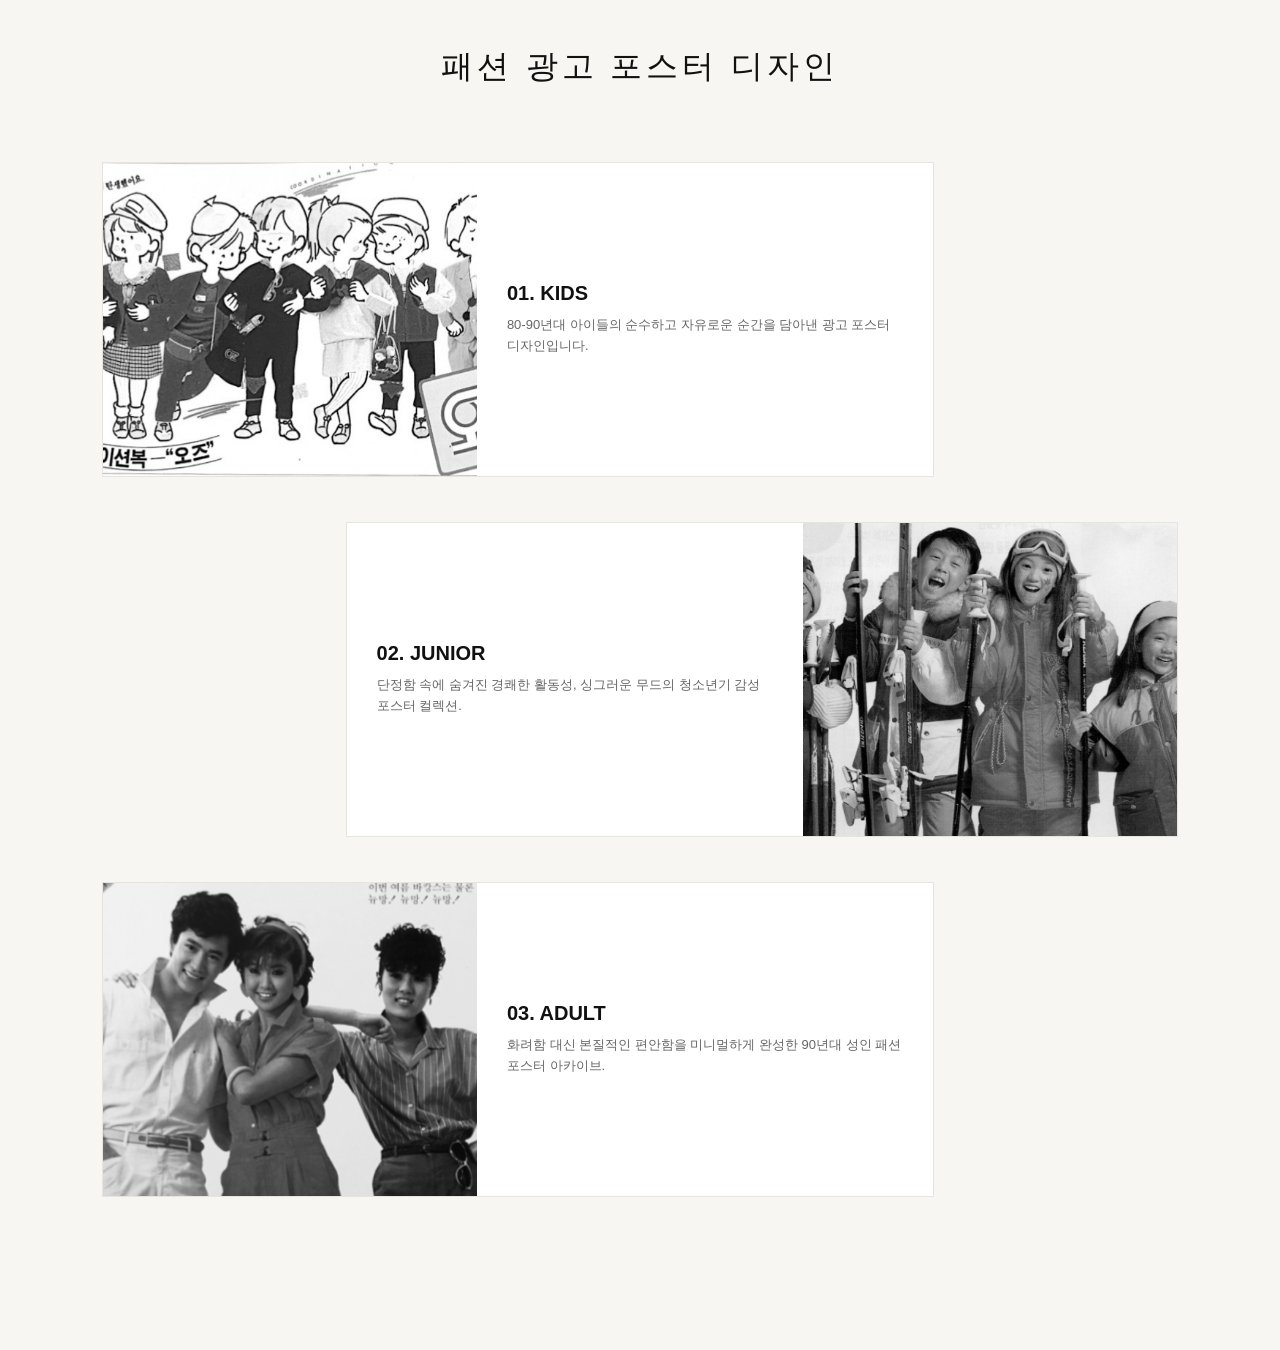
==== index.html @ 0733b8f3 "Add files via upload" ====
<!DOCTYPE html>
<html lang="ko">
<head>
    <meta charset="UTF-8">
    <meta name="viewport" content="width=device-width, initial-scale=1.0">
    <title>패션 광고 포스터 디자인 전시관</title>
    <meta name="keywords" content="아동복, 주니어복, 성인복">
    <meta name="description" content="미술관 콘셉트의 80~90년대 패션 광고 포스터 디자인 소개 페이지입니다.">
    <!-- Google / Search Engine Tags -->
    <meta itemprop="name" content="" />
    <meta itemprop="description" content="" />
    <meta itemprop="image" content="" />

    <!-- Facebook Meta Tags -->
    <meta property="og:url" content="" />
    <meta property="og:type" content="website" />
    <meta property="og:title" content="" />
    <meta property="og:description" content="" />
    <meta property="og:image" content="" />

    <!-- Twitter Meta Tags -->
    <meta name="twitter:card" content="summary_large_image" />
    <meta name="twitter:title" content="" />
    <meta name="twitter:description" content="" />
    <meta name="twitter:image" content="" />
    <link rel="stylesheet" href="style.css">
</head>
<body>

    <h1>패션 광고 포스터 디자인</h1>

    <section class="gallery-section kids-zone">
        <article class="poster-card">
            <a href="kid.html">
                <img src="kid1.jpg" alt="아동복 포스터">
                <header>
                    <h3>01. KIDS</h3>
                    <p>80-90년대 아이들의 순수하고 자유로운 순간을 담아낸 광고 포스터 디자인입니다.</p>
                </header>
            </a>
        </article>
    </section>

    <section class="gallery-section junior-zone">
        <article class="poster-card reverse">
            <a href="junior.html">
                <img src="juni1.png" alt="주니어복 포스터">
                <header>
                    <h3>02. JUNIOR </h3>
                    <p>단정함 속에 숨겨진 경쾌한 활동성, 싱그러운 무드의 청소년기 감성 포스터 컬렉션.</p>
                </header>
            </a>
        </article>
    </section>

    <section class="gallery-section adult-zone">
        <article class="poster-card">
            <a href="adult.html">
                <img src="adult.png" alt="성인복 포스터">
                <header>
                    <h3>03. ADULT</h3>
                    <p>화려함 대신 본질적인 편안함을 미니멀하게 완성한 90년대 성인 패션 포스터 아카이브.</p>
                </header>
            </a>
        </article>
    </section>

</body>
</html>
---- style.css ----
/* 1. 기본 여백 초기화 (보내주신 서랍 코드 스타일) */
* {
    margin: 0;
    padding: 0;
    box-sizing: border-box;
}

body {
    font-family: 'Malgun Gothic', sans-serif;
    background-color: #f7f6f2; 
    color: #1a1a1a;
    min-height: 150vh; 
    position: relative;
}


h1 {
    font-size: 32px;
    font-weight: 300;
    letter-spacing: 4px;
    text-align: center;
    padding-top: 5vh;
    color: #111111;
}


.gallery-section {
    position: absolute;
    width: 65vw;       
    height: 35vh;      
    display: flex;
    justify-content: center;
    align-items: center;
}


.kids-zone {
    top: 18vh;
    left: 8vw;
}

.junior-zone {
    top: 58vh;
    right: 8vw; /* 지그재그를 위해 우측 배치 */
}

.adult-zone {
    top: 98vh;
    left: 8vw;
}


.poster-card {
    width: 100%;
    height: 100%;
    background-color: #ffffff;
    border: 1px solid #e5e4de; 
    transition: all 0.4s ease; 
}


.poster-card a {
    display: flex;
    width: 100%;
    height: 100%;
    text-decoration: none;
    color: #1a1a1a;
    align-items: center;
}


.poster-card.reverse a {
    flex-direction: row-reverse;
}


.poster-card img {
    width: 45%;   
    height: 100%;
    object-fit: cover;
    filter: grayscale(100%); 
    transition: all 0.5s ease;
}


.poster-card header {
    width: 55%;
    padding: 30px;
    display: flex;
    flex-direction: column;
    justify-content: center;
    background-color: #ffffff;
    transition: all 0.4s ease;
}

.poster-card h3 {
    font-size: 20px;
    color: #111111;
    margin-bottom: 10px;
}

.poster-card p {
    font-size: 13px;
    color: #666666;
    line-height: 1.6;
}


.poster-card:hover {
    transform: translateY(-8px);
    box-shadow: 0 15px 30px rgba(0,0,0,0.08);
    border-color: #bcaaa4;
}


.poster-card:hover img {
    filter: grayscale(0%);
}




@media (max-width: 1024px) {
    body { height: auto; }
    .gallery-section {
        position: relative; 
        width: 85vw;
        height: auto;
        top: auto !important;
        left: auto !important;
        right: auto !important;
        margin: 40px auto;
    }
    .poster-card a, .poster-card.reverse a {
        flex-direction: column; 
    }
    .poster-card img { width: 100%; height: 220px; }
    .poster-card header { width: 100%; padding: 20px; }
}
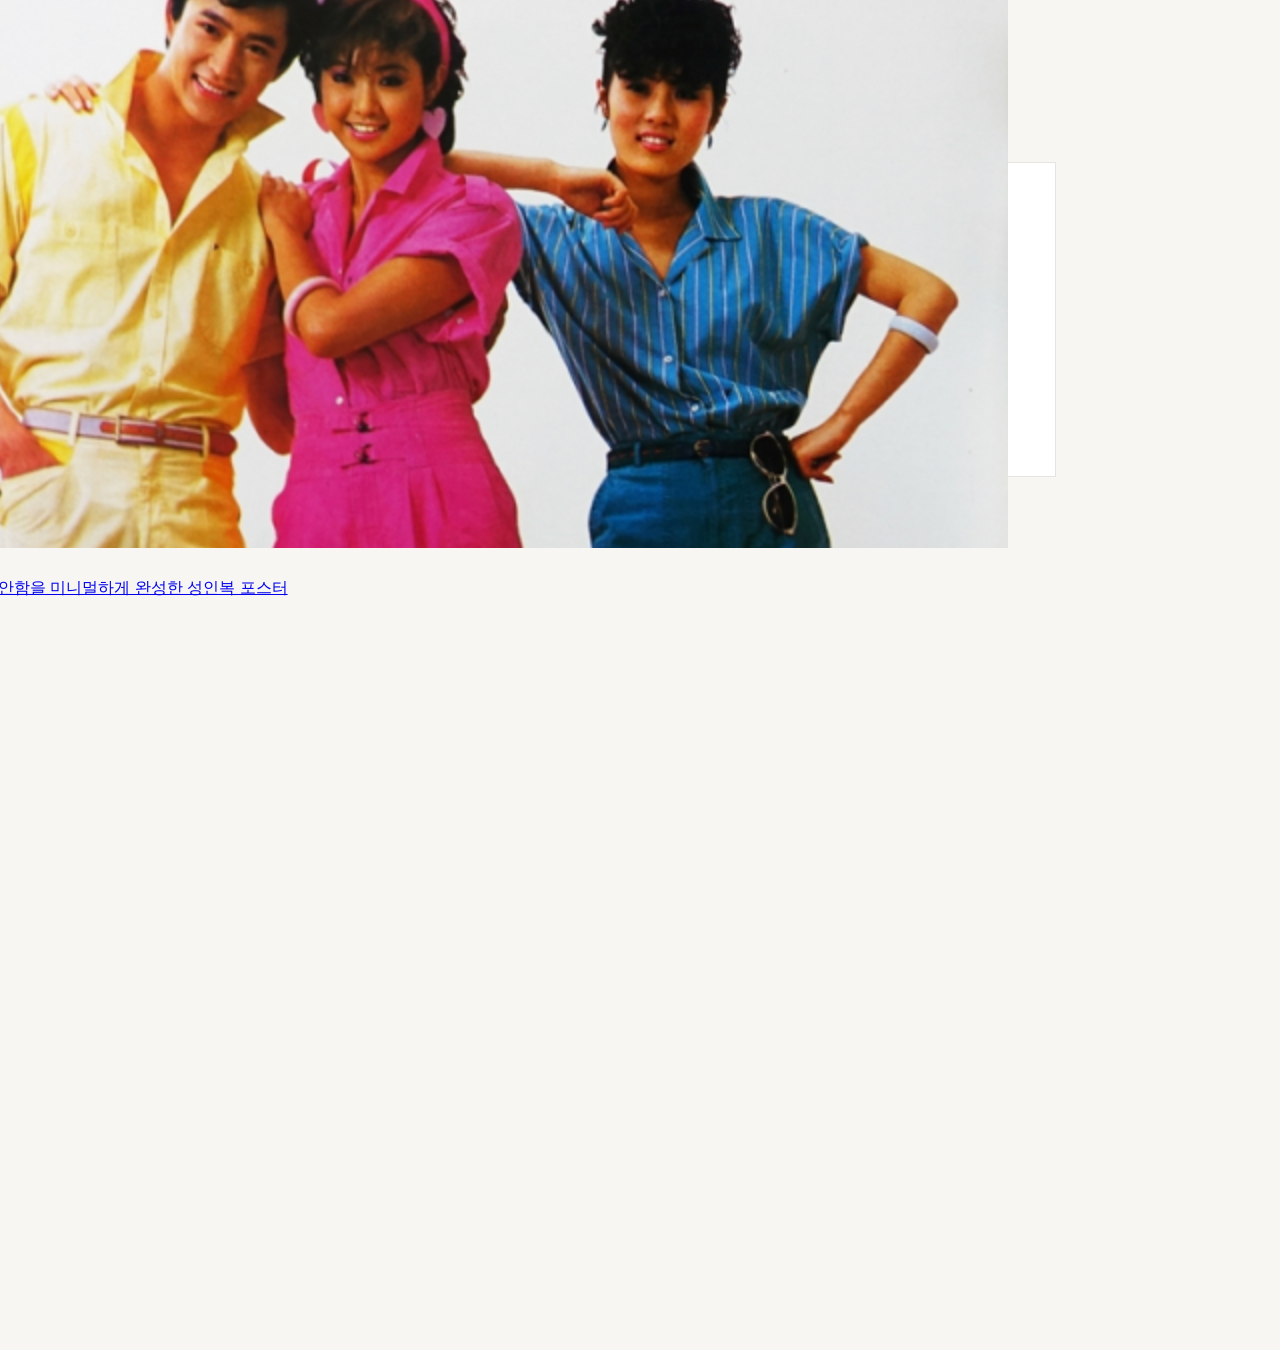
==== commit 2838d45b: "Add files via upload" ====
--- a/index.html
+++ b/index.html
@@ -3,9 +3,9 @@
 <head>
     <meta charset="UTF-8">
     <meta name="viewport" content="width=device-width, initial-scale=1.0">
-    <title>패션 광고 포스터 디자인 전시관</title>
+    <title>8090 패션 광고 포스터 디자인</title>
     <meta name="keywords" content="아동복, 주니어복, 성인복">
-    <meta name="description" content="미술관 콘셉트의 80~90년대 패션 광고 포스터 디자인 소개 페이지입니다.">
+    <meta name="description" content="미술관 콘셉트의 80-90년대 패션 광고 포스터 디자인 소개 페이지입니다.">
     <!-- Google / Search Engine Tags -->
     <meta itemprop="name" content="" />
     <meta itemprop="description" content="" />
@@ -27,15 +27,15 @@
 </head>
 <body>
 
-    <h1>패션 광고 포스터 디자인</h1>
+    <h1>8090 패션 광고 포스터 디자인</h1>
 
     <section class="gallery-section kids-zone">
         <article class="poster-card">
             <a href="kid.html">
                 <img src="kid1.jpg" alt="아동복 포스터">
                 <header>
-                    <h3>01. KIDS</h3>
-                    <p>80-90년대 아이들의 순수하고 자유로운 순간을 담아낸 광고 포스터 디자인입니다.</p>
+                    <h3>01. 아동복</h3>
+                    <p>아이들의 순수하고 자유로운 순간을 담아낸 아동복 포스터</p>
                 </header>
             </a>
         </article>
@@ -46,8 +46,8 @@
             <a href="junior.html">
                 <img src="juni1.png" alt="주니어복 포스터">
                 <header>
-                    <h3>02. JUNIOR </h3>
-                    <p>단정함 속에 숨겨진 경쾌한 활동성, 싱그러운 무드의 청소년기 감성 포스터 컬렉션.</p>
+                    <h3>02. 주니어복 </h3>
+                    <p>단정함 속에 숨겨진 경쾌한 활동성을 보여주는 주니어복 포스터</p>
                 </header>
             </a>
         </article>
@@ -58,8 +58,8 @@
             <a href="adult.html">
                 <img src="adult.png" alt="성인복 포스터">
                 <header>
-                    <h3>03. ADULT</h3>
-                    <p>화려함 대신 본질적인 편안함을 미니멀하게 완성한 90년대 성인 패션 포스터 아카이브.</p>
+                    <h3>03. 성인복</h3>
+                    <p>화려함 대신 본질적인 편안함을 미니멀하게 완성한 성인복 포스터</p>
                 </header>
             </a>
         </article>
--- a/style.css
+++ b/style.css
@@ -34,21 +34,26 @@
 }
 
 
+
 .kids-zone {
     top: 18vh;
-    left: 8vw;
-}
+    left: 0;
+    right: 0;
+    margin: 0 auto; 
 
 .junior-zone {
     top: 58vh;
-    right: 8vw; /* 지그재그를 위해 우측 배치 */
+    left: 0;
+    right: 0;
+    margin: 0 auto; 
 }
 
 .adult-zone {
     top: 98vh;
-    left: 8vw;
+    left: 0;
+    right: 0;
+    margin: 0 auto;
 }
-
 
 .poster-card {
     width: 100%;
@@ -69,9 +74,6 @@
 }
 
 
-.poster-card.reverse a {
-    flex-direction: row-reverse;
-}
 
 
 .poster-card img {
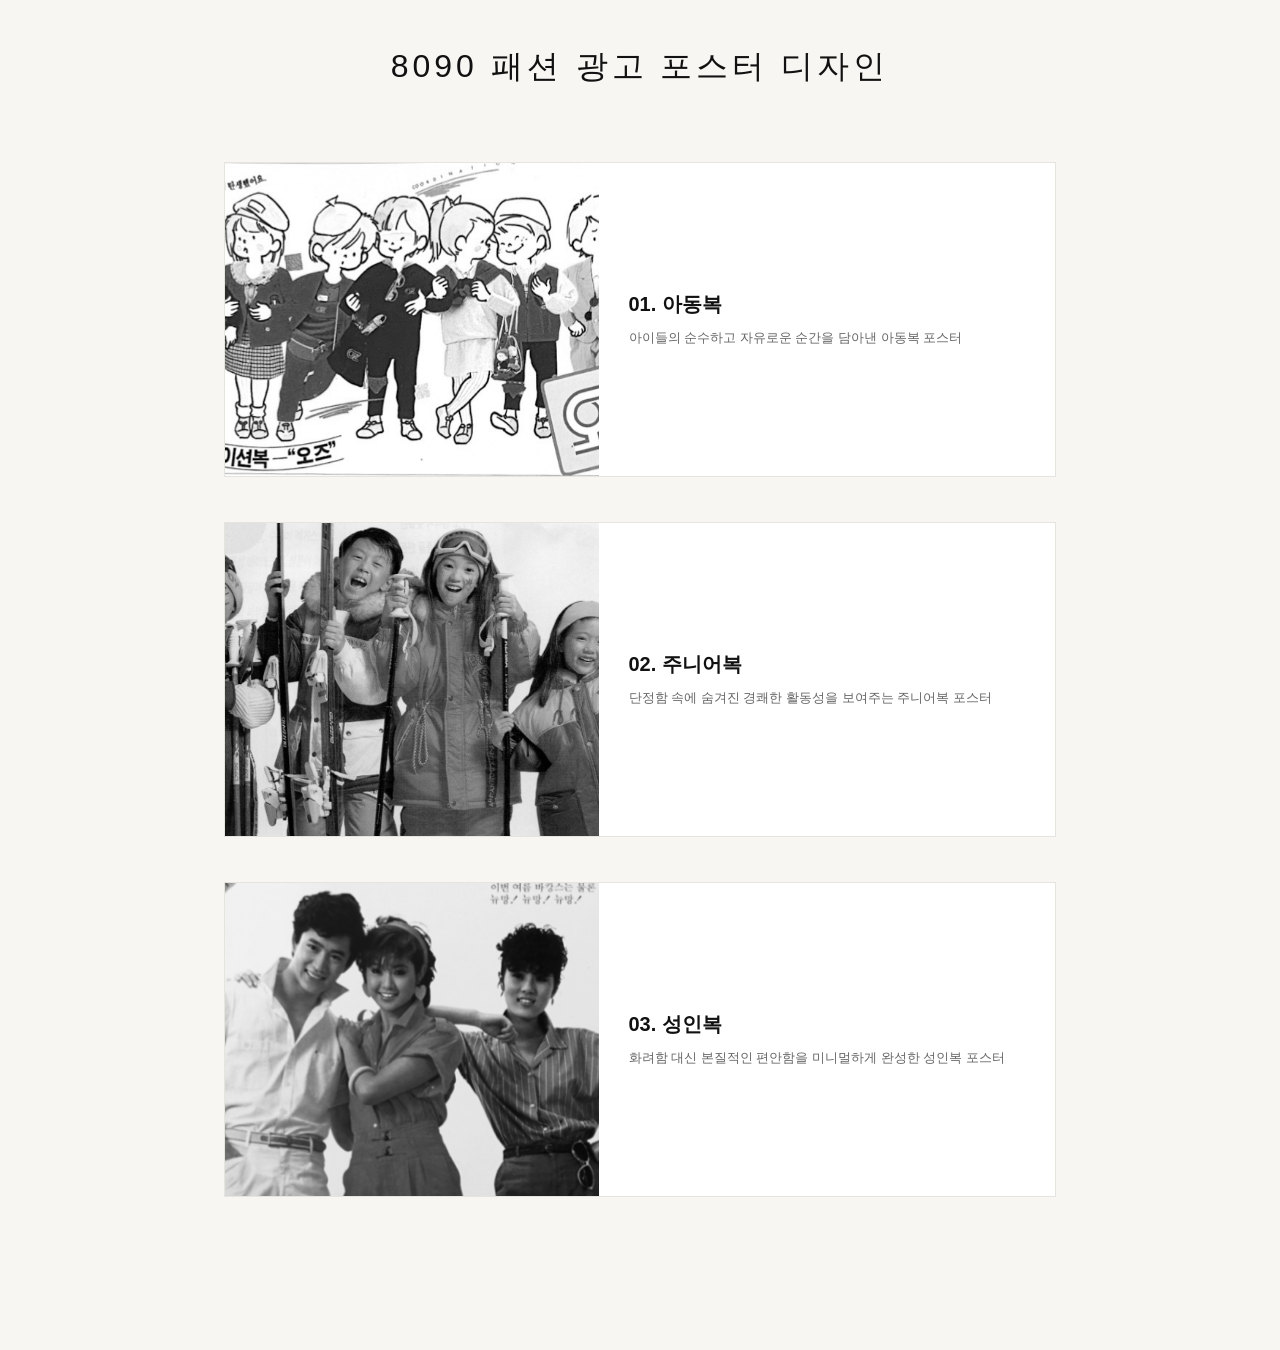
==== commit 73802482: "Add files via upload" ====
--- a/index.html
+++ b/index.html
@@ -5,7 +5,7 @@
     <meta name="viewport" content="width=device-width, initial-scale=1.0">
     <title>8090 패션 광고 포스터 디자인</title>
     <meta name="keywords" content="아동복, 주니어복, 성인복">
-    <meta name="description" content="미술관 콘셉트의 80-90년대 패션 광고 포스터 디자인 소개 페이지입니다.">
+    <meta name="description" content="0-90년대 패션 광고 포스터 디자인 소개 페이지입니다.">
     <!-- Google / Search Engine Tags -->
     <meta itemprop="name" content="" />
     <meta itemprop="description" content="" />
--- a/style.css
+++ b/style.css
@@ -1,4 +1,4 @@
-/* 1. 기본 여백 초기화 (보내주신 서랍 코드 스타일) */
+
 * {
     margin: 0;
     padding: 0;
@@ -40,6 +40,7 @@
     left: 0;
     right: 0;
     margin: 0 auto; 
+}
 
 .junior-zone {
     top: 58vh;
@@ -138,4 +139,5 @@
     }
     .poster-card img { width: 100%; height: 220px; }
     .poster-card header { width: 100%; padding: 20px; }
+    }
 }
